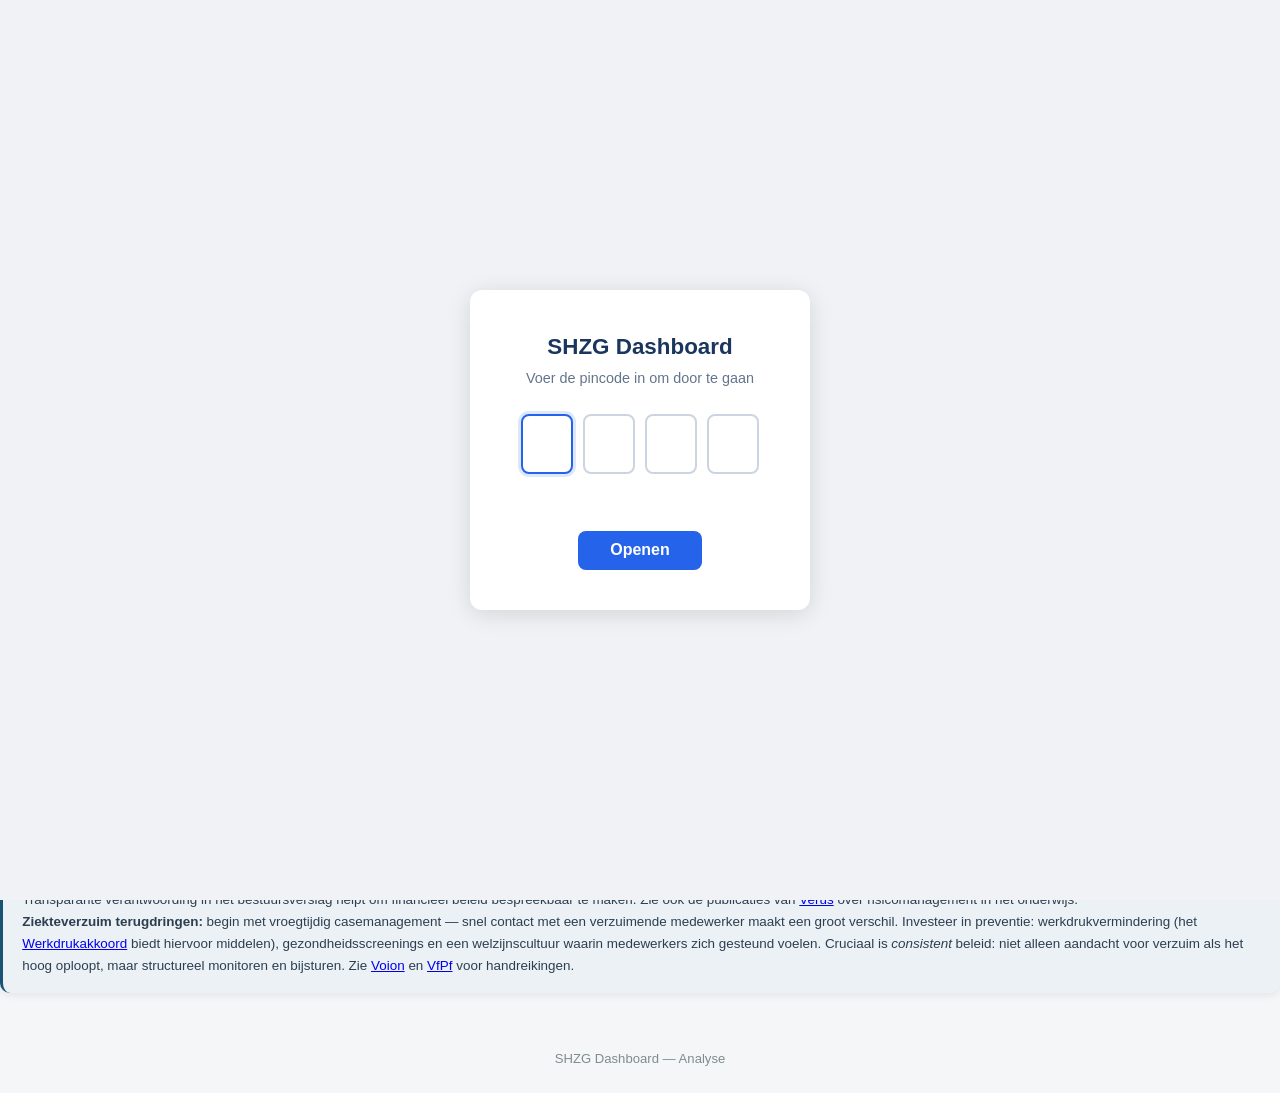
==== analyse.html @ b5bc51fb "Add Analyse tab with TW predictor analysis for school boards Static page explaining what predicts To" ====
<!DOCTYPE html>
<html lang="nl">
<head>
    <meta charset="UTF-8">
    <meta name="viewport" content="width=device-width, initial-scale=1.0">
    <title>SHZG Analyse</title>
    <link rel="stylesheet" href="style.css">
    <link rel="stylesheet" href="auth.css">
    <script src="auth.js"></script>
</head>
<body>
    <header>
        <h1>SHZG Dashboard</h1>
        <p class="subtitle">Stichting het Zelfstandig Gymnasium</p>
    </header>

    <!-- Page navigation -->
    <nav id="page-nav">
        <a href="index.html">Schoolprofiel</a>
        <a href="compare.html">Vergelijken</a>
        <a href="kaart.html">Kaart</a>
        <a href="analyse.html" class="active">Analyse</a>
    </nav>

    <main id="analyse-main">
        <section class="dashboard-section">
            <h2>Wat verklaart de Toegevoegde Waarde?</h2>

            <div class="chart-card context-explainer">
                <h4>De onderzoeksvraag</h4>
                <p>
                    De <strong>Toegevoegde Waarde</strong> (TW) meet hoeveel beter of slechter een school presteert op het centraal examen
                    dan je zou verwachten op basis van factoren waar de school zelf geen invloed op heeft: het opleidingsniveau en inkomen
                    in het verzorgingsgebied, de stedelijkheid, de leefbaarheid van de buurt en de schoolgrootte. Een positieve TW betekent
                    dat een school het beter doet dan vergelijkbare scholen &mdash; een negatieve TW dat er ruimte is voor verbetering.
                    De vraag is: welke factoren <em>binnen</em> de invloedssfeer van de school hangen samen met een hogere of lagere TW?
                    We hebben dit onderzocht voor alle 42 SHZG-gymnasia over vier schooljaren (21-22 t/m 24-25).
                </p>
            </div>

            <div class="chart-card context-explainer">
                <h4>Twee factoren die ertoe doen</h4>
                <p>
                    Van alle schoolkenmerken die we hebben getoetst, springen er twee uit.
                    Ten eerste het <strong>weerstandsvermogen</strong>: de verhouding tussen het eigen vermogen van het bestuur en de
                    totale baten. Scholen met een hoger weerstandsvermogen presteren significant beter dan verwacht
                    (<em>r</em>&nbsp;=&nbsp;+0,35). Dit is geen toeval: een gezonde financi&euml;le buffer is een teken van stabiel,
                    langetermijngericht bestuur. Het stelt scholen in staat om te investeren in kwaliteit zonder ad-hocbezuinigingen
                    bij tegenvallers.
                    Ten tweede het <strong>ziekteverzuim</strong> onder personeel: scholen met hoger verzuim presteren slechter dan
                    verwacht (<em>r</em>&nbsp;=&nbsp;&minus;0,31). Het landelijk VO-gemiddelde ligt rond 6%, maar de spreiding is
                    enorm (1% tot 15%). Meer verzuim betekent meer wisselende docenten voor de klas, minder continu&iuml;teit en
                    minder opgebouwde relaties met leerlingen &mdash; en dat vertaalt zich in lagere CE-resultaten.
                </p>
            </div>

            <div class="chart-card context-explainer">
                <h4>Wat maakt g&eacute;&eacute;n verschil?</h4>
                <p>
                    Opvallend is wat er <em>niet</em> uitmaakt. De gemiddelde docentloonsom, het percentage LD-docenten,
                    de leerling-leraarratio, de leerlingtevredenheid en het zittenblijverspercentage &mdash; geen van deze factoren
                    hangt significant samen met de TW. Dat wil niet zeggen dat ze onbelangrijk zijn voor het onderwijs, maar ze
                    voorspellen niet of een school boven of onder verwachting presteert op het centraal examen. Het verschil
                    zit kennelijk niet in <em>hoeveel</em> je aan personeel uitgeeft, maar in hoe stabiel de organisatie draait.
                </p>
            </div>

            <div class="chart-card context-explainer">
                <h4>Hoe betrouwbaar is dit?</h4>
                <p>
                    Met 42 gymnasia is het een kleine steekproef, en de CE-resultaten schommelen flink van jaar tot jaar.
                    Slechts &eacute;&eacute;n school presteert in alle vier jaren onder verwachting; de meeste scholen wisselen
                    tussen goede en minder goede jaren. Dat is normaal: er zit veel toeval in examencijfers. Maar
                    weerstandsvermogen en ziekteverzuim zijn de twee factoren die door die ruis heen komen. Met
                    respectievelijk <em>p</em>&nbsp;=&nbsp;0,034 en <em>p</em>&nbsp;=&nbsp;0,052 zijn ze voor een populatie
                    van 42 scholen overtuigend &mdash; dit zijn geen toevalstreffers.
                </p>
            </div>

            <div class="chart-card context-explainer">
                <h4>Concrete actiepunten</h4>
                <p>
                    <strong>Weerstandsvermogen versterken:</strong> zet structureel risicomanagement op, benut de meerjarenbegroting
                    actief, en investeer wanneer de reserves het toelaten &mdash; maar houd het structureel houdbaar.
                    Transparante verantwoording in het bestuursverslag helpt om financieel beleid bespreekbaar te maken. Zie ook
                    de publicaties van <a href="https://verus.nl/nieuws/grip-krijgen-op-risicos-en-weerstandsvermogen-hoe-doe-je-dat" target="_blank">Verus</a>
                    over risicomanagement in het onderwijs.
                </p>
                <p>
                    <strong>Ziekteverzuim terugdringen:</strong> begin met vroegtijdig casemanagement &mdash; snel contact met een
                    verzuimende medewerker maakt een groot verschil. Investeer in preventie: werkdrukvermindering
                    (het <a href="https://www.voion.nl/veilig-en-vitaal-werken/wetgeving-en-beleid/verzuimbeleid/van-verzuiminzicht-naar-aanpak" target="_blank">Werkdrukakkoord</a>
                    biedt hiervoor middelen), gezondheidsscreenings en een welzijnscultuur waarin medewerkers zich gesteund voelen.
                    Cruciaal is <em>consistent</em> beleid: niet alleen aandacht voor verzuim als het hoog oploopt, maar structureel
                    monitoren en bijsturen. Zie <a href="https://www.voion.nl" target="_blank">Voion</a> en
                    <a href="https://www.vfpf.nl" target="_blank">VfPf</a> voor handreikingen.
                </p>
            </div>

        </section>
    </main>

    <footer>
        <p>SHZG Dashboard &mdash; Analyse</p>
    </footer>
</body>
</html>
---- style.css ----
/* === Reset & Base === */
*, *::before, *::after {
    box-sizing: border-box;
    margin: 0;
    padding: 0;
}

:root {
    --primary: #1a5276;
    --primary-light: #2980b9;
    --accent: #e67e22;
    --accent-red: #e74c3c;
    --success: #27ae60;
    --bg: #f4f6f8;
    --card-bg: #ffffff;
    --text: #2c3e50;
    --text-light: #7f8c8d;
    --border: #dce1e6;
    --radius: 10px;
    --shadow: 0 2px 8px rgba(0,0,0,0.08);
    --sidebar-width: 180px;
}

body {
    font-family: -apple-system, BlinkMacSystemFont, 'Segoe UI', Roboto, sans-serif;
    background: var(--bg);
    color: var(--text);
    line-height: 1.5;
    min-height: 100vh;
}

/* === Header === */
header {
    background: linear-gradient(135deg, var(--primary), var(--primary-light));
    color: white;
    padding: 1.2rem 2rem;
    text-align: center;
}

header h1 {
    font-size: 1.5rem;
    font-weight: 700;
}

header .subtitle {
    opacity: 0.85;
    font-size: 0.9rem;
    margin-top: 0.15rem;
}

/* === Controls (sticky) === */
#controls {
    position: sticky;
    top: 0;
    z-index: 100;
    background: var(--card-bg);
    padding: 0.6rem 1.5rem;
    box-shadow: 0 2px 8px rgba(0,0,0,0.1);
    display: flex;
    align-items: center;
    gap: 1.5rem;
    flex-wrap: wrap;
}

.control-group {
    display: flex;
    align-items: center;
    gap: 0.5rem;
}

.control-group label {
    font-weight: 600;
    font-size: 0.85rem;
    white-space: nowrap;
}

#school-select {
    min-width: 320px;
    max-width: 500px;
    padding: 0.45rem 0.8rem;
    border: 2px solid var(--border);
    border-radius: 6px;
    font-size: 0.9rem;
    background: var(--card-bg);
}

#school-select:focus {
    border-color: var(--primary-light);
    outline: none;
}

/* === Year Selector === */
.year-selector {
    display: flex;
    gap: 0;
}

.year-btn {
    padding: 0.35rem 0.7rem;
    border: 1px solid var(--border);
    background: var(--card-bg);
    cursor: pointer;
    font-size: 0.8rem;
    font-weight: 500;
    color: var(--text);
    transition: all 0.15s;
}

.year-btn:first-child { border-radius: 6px 0 0 6px; }
.year-btn:last-child { border-radius: 0 6px 6px 0; }
.year-btn + .year-btn { border-left: none; }

.year-btn:hover {
    background: #eaf2f8;
}

.year-btn.active {
    background: var(--primary);
    color: white;
    border-color: var(--primary);
}

/* === Loading === */
.loading-overlay {
    display: flex;
    flex-direction: column;
    align-items: center;
    justify-content: center;
    padding: 4rem;
    gap: 1rem;
    color: var(--text-light);
}

.spinner {
    width: 40px;
    height: 40px;
    border: 4px solid var(--border);
    border-top-color: var(--primary-light);
    border-radius: 50%;
    animation: spin 0.8s linear infinite;
}

@keyframes spin {
    to { transform: rotate(360deg); }
}

/* === Layout === */
#layout {
    display: flex;
    min-height: calc(100vh - 200px);
}

/* === Sidebar Navigation === */
#section-nav {
    position: sticky;
    top: 60px;
    align-self: flex-start;
    width: var(--sidebar-width);
    min-width: var(--sidebar-width);
    padding: 1rem 0 1rem 0.5rem;
    height: fit-content;
}

#section-nav a {
    display: block;
    padding: 0.4rem 0.8rem;
    color: var(--text-light);
    text-decoration: none;
    border-left: 3px solid transparent;
    font-size: 0.82rem;
    transition: all 0.15s;
    margin-bottom: 0.1rem;
}

#section-nav a:hover {
    color: var(--primary-light);
}

#section-nav a.active {
    color: var(--primary);
    border-left-color: var(--primary);
    font-weight: 600;
    background: rgba(41, 128, 185, 0.05);
}

/* === Main Content === */
#dashboard {
    flex: 1;
    max-width: 1000px;
    padding: 1.5rem 1.5rem 1.5rem 1rem;
}

/* === Dashboard Sections === */
.dashboard-section {
    margin-bottom: 2rem;
    scroll-margin-top: 70px;
}

.dashboard-section > h2 {
    font-size: 1.2rem;
    color: var(--primary);
    margin-bottom: 1rem;
    padding-bottom: 0.4rem;
    border-bottom: 2px solid var(--primary-light);
}

/* === KPI Grid === */
.kpi-grid {
    display: grid;
    grid-template-columns: repeat(auto-fit, minmax(140px, 1fr));
    gap: 0.8rem;
    margin-bottom: 1rem;
}

.kpi-card {
    background: var(--card-bg);
    border-radius: var(--radius);
    padding: 1rem;
    text-align: center;
    box-shadow: var(--shadow);
}

.kpi-value {
    font-size: 1.7rem;
    font-weight: 800;
    color: var(--primary);
    line-height: 1.2;
}

.kpi-value .trend {
    font-size: 0.7rem;
    font-weight: 600;
    margin-left: 0.2rem;
    vertical-align: super;
}

.kpi-value .trend.up { color: var(--success); }
.kpi-value .trend.down { color: var(--accent-red); }
.kpi-value .trend.neutral { color: var(--text-light); }

.kpi-label {
    font-size: 0.75rem;
    color: var(--text-light);
    margin-top: 0.2rem;
    text-transform: uppercase;
    letter-spacing: 0.3px;
}

/* === Chart Cards === */
.chart-card {
    background: var(--card-bg);
    border-radius: var(--radius);
    padding: 1.2rem;
    margin-bottom: 1rem;
    box-shadow: var(--shadow);
}

.chart-card h3 {
    font-size: 0.95rem;
    color: var(--primary);
    margin-bottom: 0.8rem;
}

.chart-container {
    position: relative;
    width: 100%;
    min-height: 250px;
}

.chart-container.chart-sm {
    min-height: 200px;
    max-width: 300px;
    margin: 0 auto;
}

.chart-grid {
    display: grid;
    grid-template-columns: 1fr 1fr;
    gap: 1rem;
    margin-bottom: 1rem;
}

/* === School Info Card === */
.school-info-card {
    background: var(--card-bg);
    border-radius: var(--radius);
    padding: 1.2rem 1.5rem;
    box-shadow: var(--shadow);
    margin-bottom: 1rem;
    display: grid;
    grid-template-columns: 1fr 1fr;
    gap: 0.6rem 2rem;
}

.info-item {
    display: flex;
    flex-direction: column;
}

.info-label {
    font-size: 0.7rem;
    color: var(--text-light);
    text-transform: uppercase;
    letter-spacing: 0.5px;
}

.info-value {
    font-weight: 600;
    font-size: 0.92rem;
}

.info-value a {
    color: var(--primary-light);
    text-decoration: none;
}

.info-value a:hover {
    text-decoration: underline;
}

/* === Tags === */
.tag {
    display: inline-block;
    padding: 0.15rem 0.6rem;
    border-radius: 12px;
    font-size: 0.75rem;
    font-weight: 600;
}

.tag.gymnasium { background: #eaf2f8; color: var(--primary); }
.tag.atheneum { background: #fef9e7; color: #d68910; }
.tag.gemengd { background: #f4ecf7; color: #7d3c98; }
.tag.eenpitter { background: #eafaf1; color: var(--success); }

/* === Distribution Strips === */
.strip-container {
    padding: 0.3rem 0;
}

.distribution-strip {
    display: flex;
    align-items: center;
    gap: 0.5rem;
    margin: 0.35rem 0;
    font-size: 0.82rem;
}

.strip-label {
    min-width: 150px;
    max-width: 150px;
    color: var(--text);
    font-size: 0.8rem;
    overflow: hidden;
    text-overflow: ellipsis;
    white-space: nowrap;
}

.strip-bar-wrapper {
    flex: 1;
    min-width: 180px;
    position: relative;
}

.strip-bar {
    height: 18px;
    background: var(--bg);
    border-radius: 3px;
    position: relative;
    overflow: visible;
}

.strip-range {
    position: absolute;
    height: 100%;
    background: #e8ecf0;
    border-radius: 3px;
}

.strip-marker {
    position: absolute;
    width: 10px;
    height: 18px;
    border-radius: 2px;
    top: 0;
    z-index: 2;
    transition: left 0.3s;
}

.strip-marker.above { background: var(--success); }
.strip-marker.below { background: var(--accent-red); }
.strip-marker.near { background: var(--accent); }

.strip-avg-line {
    position: absolute;
    width: 2px;
    height: 24px;
    top: -3px;
    background: var(--text-light);
    z-index: 1;
    opacity: 0.6;
}

.strip-value {
    min-width: 50px;
    text-align: right;
    font-weight: 700;
    font-size: 0.82rem;
    color: var(--text);
}

.strip-rank {
    min-width: 55px;
    font-size: 0.75rem;
    color: var(--text-light);
    text-align: right;
}

/* === Tables === */
.table-container {
    overflow-x: auto;
    max-height: 500px;
    overflow-y: auto;
}

.data-table {
    width: 100%;
    border-collapse: collapse;
    font-size: 0.82rem;
}

.data-table th {
    background: var(--primary);
    color: white;
    padding: 0.5rem 0.7rem;
    text-align: left;
    position: sticky;
    top: 0;
    font-weight: 600;
    font-size: 0.78rem;
}

.data-table th.num {
    text-align: right;
}

.data-table td {
    padding: 0.4rem 0.7rem;
    border-bottom: 1px solid var(--border);
}

.data-table td.num {
    text-align: right;
    font-variant-numeric: tabular-nums;
}

.data-table tr:hover td {
    background: #eaf2f8;
}

.data-table tr.total-row td {
    font-weight: 700;
    background: #f0f4f8;
    border-top: 2px solid var(--primary-light);
}

/* === Badges === */
.badge {
    display: inline-block;
    padding: 0.15rem 0.5rem;
    border-radius: 10px;
    font-size: 0.72rem;
    font-weight: 600;
}

.badge.goed { background: #eafaf1; color: var(--success); }
.badge.voldoende { background: #eaf2f8; color: var(--primary); }
.badge.onvoldoende { background: #fdedec; color: var(--accent-red); }
.badge.onbekend { background: var(--bg); color: var(--text-light); }

/* Large badge for inspectie oordeel */
.oordeel-badge {
    display: inline-block;
    padding: 0.4rem 1.2rem;
    border-radius: 20px;
    font-weight: 700;
    font-size: 0.95rem;
}

.oordeel-badge.goed { background: #d5f5e3; color: #1e8449; }
.oordeel-badge.voldoende { background: #d6eaf8; color: var(--primary); }
.oordeel-badge.onvoldoende { background: #fadbd8; color: #c0392b; }
.oordeel-badge.tenzij { background: #fdebd0; color: #d68910; }

/* === Inspectie indicators === */
.inspectie-grid {
    display: grid;
    grid-template-columns: repeat(auto-fit, minmax(180px, 1fr));
    gap: 0.8rem;
}

.inspectie-item {
    background: var(--bg);
    border-radius: 8px;
    padding: 0.8rem;
    text-align: center;
}

.inspectie-item .metric-value {
    font-size: 1.3rem;
    font-weight: 800;
    color: var(--primary);
}

.inspectie-item .metric-label {
    font-size: 0.72rem;
    color: var(--text-light);
    text-transform: uppercase;
    margin-top: 0.1rem;
}

.inspectie-item .metric-oordeel {
    margin-top: 0.3rem;
}

/* === No Data === */
.no-data {
    text-align: center;
    padding: 2rem;
    color: var(--text-light);
    font-style: italic;
    font-size: 0.9rem;
}

/* === Utilities === */
.hidden {
    display: none !important;
}

/* === Footer === */
footer {
    text-align: center;
    padding: 1.5rem;
    color: var(--text-light);
    font-size: 0.82rem;
}

/* === Responsive === */
@media (max-width: 1024px) {
    #section-nav {
        position: sticky;
        top: 52px;
        width: 100%;
        min-width: 100%;
        display: flex;
        overflow-x: auto;
        padding: 0.4rem 0.5rem;
        background: var(--card-bg);
        border-bottom: 1px solid var(--border);
        z-index: 90;
        gap: 0;
    }

    #section-nav a {
        white-space: nowrap;
        border-left: none;
        border-bottom: 3px solid transparent;
        padding: 0.35rem 0.7rem;
        font-size: 0.78rem;
    }

    #section-nav a.active {
        border-bottom-color: var(--primary);
        border-left-color: transparent;
    }

    #layout {
        flex-direction: column;
    }

    #dashboard {
        padding: 1rem;
    }
}

@media (max-width: 768px) {
    .chart-grid {
        grid-template-columns: 1fr;
    }

    .school-info-card {
        grid-template-columns: 1fr;
    }

    .kpi-grid {
        grid-template-columns: repeat(2, 1fr);
    }

    #controls {
        padding: 0.5rem 1rem;
        gap: 0.5rem;
    }

    #school-select {
        min-width: 200px;
    }

    header h1 {
        font-size: 1.2rem;
    }

    .strip-label {
        min-width: 100px;
        max-width: 100px;
        font-size: 0.72rem;
    }
}

@media (max-width: 480px) {
    .kpi-grid {
        grid-template-columns: 1fr 1fr;
    }

    #school-select {
        min-width: 160px;
        font-size: 0.82rem;
    }

    .year-btn {
        padding: 0.3rem 0.5rem;
        font-size: 0.72rem;
    }
}

/* === Card header with year picker === */
.card-header-with-picker {
    display: flex;
    align-items: center;
    justify-content: space-between;
    margin-bottom: 0.8rem;
}

.card-header-with-picker h3 {
    margin-bottom: 0;
}

.table-year-picker {
    display: flex;
    gap: 0;
}

.table-year-picker .yr-btn {
    padding: 0.2rem 0.5rem;
    border: 1px solid var(--border);
    background: var(--card-bg);
    cursor: pointer;
    font-size: 0.72rem;
    font-weight: 500;
    color: var(--text-light);
    transition: all 0.15s;
}

.table-year-picker .yr-btn:first-child { border-radius: 5px 0 0 5px; }
.table-year-picker .yr-btn:last-child { border-radius: 0 5px 5px 0; }
.table-year-picker .yr-btn + .yr-btn { border-left: none; }

.table-year-picker .yr-btn:hover {
    background: #eaf2f8;
    color: var(--text);
}

.table-year-picker .yr-btn.active {
    background: var(--primary);
    color: white;
    border-color: var(--primary);
}

/* === VA Benchmark explainer === */
.va-explainer {
    padding: 1rem 1.2rem;
    margin-bottom: 1rem;
}

.va-explainer h4 {
    margin: 0 0 0.5rem 0;
    font-size: 0.92rem;
    color: var(--primary);
}

.va-explainer p {
    margin: 0 0 0.5rem 0;
    font-size: 0.84rem;
    line-height: 1.55;
    color: var(--text);
}

.va-explainer p:last-child {
    margin-bottom: 0;
}

.va-explainer .va-highlight {
    display: inline-block;
    background: rgba(41, 128, 185, 0.08);
    padding: 0.1rem 0.4rem;
    border-radius: 3px;
    font-weight: 600;
    color: var(--primary);
}

.va-explainer .va-plus {
    color: var(--success);
    font-weight: 700;
}

.va-explainer .va-minus {
    color: var(--accent-red);
    font-weight: 700;
}

.context-explainer {
    padding: 1rem 1.2rem;
    margin-bottom: 1rem;
    background: rgba(41, 128, 185, 0.04);
    border-left: 3px solid var(--primary);
}
.context-explainer h4 {
    margin: 0 0 0.5rem 0;
    font-size: 0.92rem;
    color: var(--primary);
}
.context-explainer p {
    margin: 0;
    font-size: 0.84rem;
    line-height: 1.65;
    color: var(--text);
}

.chart-wide {
    height: 300px;
}

/* === Kaart pagina layout === */
.kaart-page-wrapper {
    max-width: 1100px;
    margin: 0 auto;
    padding: 1.5rem;
}

/* === Scholenkaart (Leaflet) === */
#map-container {
    height: 550px;
    border-radius: var(--radius);
    z-index: 1;
}

.kaart-page-wrapper #map-container {
    height: calc(100vh - 260px);
    min-height: 450px;
    max-height: 800px;
}

.map-zoom-btn {
    display: inline-block;
    margin-top: 0.75rem;
    padding: 0.45rem 1rem;
    background: var(--primary);
    color: white;
    border: none;
    border-radius: 6px;
    font-size: 0.85rem;
    font-weight: 600;
    cursor: pointer;
    transition: background 0.15s;
}

.map-zoom-btn:hover {
    background: var(--primary-light);
}

.map-label {
    font-size: 11px;
    font-weight: 600;
    background: rgba(255, 255, 255, 0.92);
    padding: 1px 5px;
    border-radius: 3px;
    border: none;
    box-shadow: 0 1px 3px rgba(0,0,0,0.15);
    white-space: nowrap;
}

.map-label-selected {
    font-size: 12px;
    font-weight: 700;
    color: var(--primary);
    background: rgba(255, 255, 255, 0.96);
    padding: 2px 7px;
    border-radius: 4px;
    border: none;
    box-shadow: 0 1px 4px rgba(0,0,0,0.2);
    white-space: nowrap;
}

.map-controls {
    display: flex;
    gap: 0.5rem;
    margin-top: 0.75rem;
    flex-wrap: wrap;
}

.map-controls .map-zoom-btn {
    margin-top: 0;
}

.map-zoom-btn.active {
    background: var(--accent);
}

.map-zoom-btn.active:hover {
    background: #d35400;
}

/* Heatmap legend */
.map-legend {
    margin-top: 0.75rem;
    padding: 0.5rem 0;
}

.map-legend-title {
    font-size: 0.8rem;
    font-weight: 600;
    color: var(--text-secondary);
    display: block;
    margin-bottom: 0.35rem;
}

.map-legend-bar {
    height: 14px;
    border-radius: 3px;
    background: linear-gradient(to right, #fef6ec, #fbc68b, #e67e22, #d35400);
    max-width: 280px;
}

.map-legend-labels {
    display: flex;
    justify-content: space-between;
    max-width: 280px;
    font-size: 0.72rem;
    color: var(--text-secondary);
    margin-top: 2px;
}

.map-source-note {
    font-size: 0.72rem;
    color: var(--text-secondary);
    margin-top: 0.5rem;
    font-style: italic;
}

/* === "Alle scholen" toggle — green accent === */
.map-zoom-btn.active-alt {
    background: #27ae60;
}

.map-zoom-btn.active-alt:hover {
    background: #1e8449;
}

/* === Alle scholen legend === */
.map-allschools-legend {
    margin-top: 0.75rem;
    display: flex;
    flex-wrap: wrap;
    gap: 0.35rem 0.9rem;
    font-size: 0.75rem;
    max-height: 160px;
    overflow-y: auto;
}

.map-allschools-legend-item {
    display: flex;
    align-items: center;
    gap: 0.3rem;
    white-space: nowrap;
}

.map-allschools-legend-dot {
    width: 10px;
    height: 10px;
    border-radius: 50%;
    flex-shrink: 0;
    border: 1px solid rgba(0,0,0,0.15);
}

/* === Breakdown popup (Leaflet popup) === */
.map-popup-breakdown {
    min-width: 200px;
    max-width: 320px;
}

.map-popup-breakdown .popup-title {
    font-weight: 700;
    font-size: 13px;
    margin-bottom: 6px;
    color: var(--primary);
}

.map-popup-breakdown table {
    width: 100%;
    border-collapse: collapse;
    font-size: 11.5px;
}

.map-popup-breakdown td {
    padding: 2px 4px;
    vertical-align: middle;
}

.map-popup-breakdown .popup-dot {
    width: 9px;
    height: 9px;
    border-radius: 50%;
    display: inline-block;
    border: 1px solid rgba(0,0,0,0.15);
}

.map-popup-breakdown .popup-school {
    max-width: 170px;
    overflow: hidden;
    text-overflow: ellipsis;
    white-space: nowrap;
}

.map-popup-breakdown .popup-school.dominant {
    font-weight: 700;
}

.map-popup-breakdown .popup-count {
    text-align: right;
    font-weight: 600;
    font-variant-numeric: tabular-nums;
}

.map-popup-breakdown .popup-pct {
    text-align: right;
    color: var(--text-light);
    font-variant-numeric: tabular-nums;
}

/* === School logo markers === */
.school-logo-icon {
    border-radius: 50%;
    border: 2px solid white;
    box-shadow: 0 1px 4px rgba(0,0,0,0.3);
    background: white;
    object-fit: cover;
}

.school-logo-icon.logo-selected {
    border: 3px solid #e67e22;
    box-shadow: 0 0 0 2px rgba(230, 126, 34, 0.4), 0 2px 6px rgba(0,0,0,0.3);
}

@media (max-width: 768px) {
    #map-container {
        height: 400px;
    }

    .map-allschools-legend {
        max-height: 100px;
        font-size: 0.7rem;
    }
}
---- auth.css ----
/* ───── PIN Lock Overlay ───── */
#pin-overlay {
    position: fixed;
    inset: 0;
    z-index: 99999;
    background: #f0f2f5;
    display: flex;
    align-items: center;
    justify-content: center;
}

.pin-box {
    background: #fff;
    border-radius: 12px;
    box-shadow: 0 4px 24px rgba(0,0,0,.12);
    padding: 2.5rem 2rem;
    text-align: center;
    max-width: 340px;
    width: 90%;
}

.pin-box h2 {
    margin: 0 0 .25rem;
    font-size: 1.4rem;
    color: #1a365d;
}

.pin-box > p {
    margin: 0 0 1.5rem;
    color: #64748b;
    font-size: .9rem;
}

.pin-input-row {
    display: flex;
    gap: 10px;
    justify-content: center;
    margin-bottom: 1rem;
}

.pin-input-row input {
    width: 52px;
    height: 60px;
    border: 2px solid #cbd5e1;
    border-radius: 8px;
    text-align: center;
    font-size: 1.6rem;
    font-weight: 600;
    color: #1a365d;
    outline: none;
    transition: border-color .15s;
}

.pin-input-row input:focus {
    border-color: #2563eb;
    box-shadow: 0 0 0 3px rgba(37,99,235,.15);
}

.pin-error {
    color: #dc2626;
    font-size: .85rem;
    min-height: 1.2em;
    margin: 0 0 .75rem;
}

#pin-submit {
    background: #2563eb;
    color: #fff;
    border: none;
    border-radius: 8px;
    padding: .65rem 2rem;
    font-size: 1rem;
    font-weight: 600;
    cursor: pointer;
    transition: background .15s;
}

#pin-submit:hover {
    background: #1d4ed8;
}
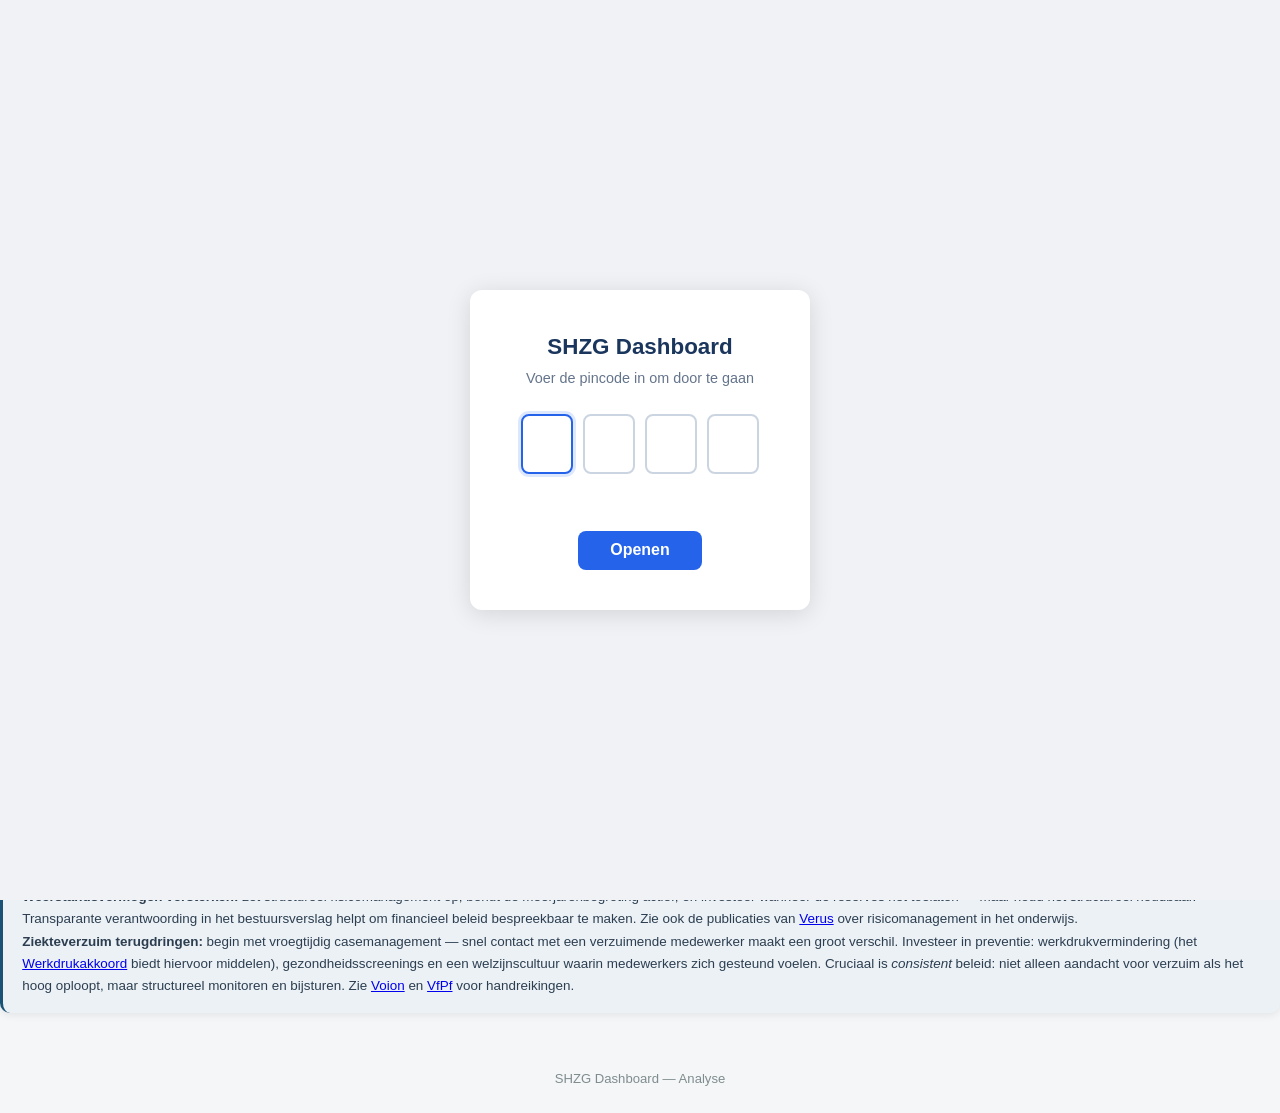
==== commit c5d08627: "Add compare.css to analyse.html for consistent nav and layout styling Co-Authored-By: Claude Opus 4." ====
--- a/analyse.html
+++ b/analyse.html
@@ -5,6 +5,7 @@
     <meta name="viewport" content="width=device-width, initial-scale=1.0">
     <title>SHZG Analyse</title>
     <link rel="stylesheet" href="style.css">
+    <link rel="stylesheet" href="compare.css">
     <link rel="stylesheet" href="auth.css">
     <script src="auth.js"></script>
 </head>
--- a/compare.css
+++ b/compare.css
@@ -0,0 +1,313 @@
+/* === Page Navigation === */
+#page-nav {
+    display: flex;
+    justify-content: center;
+    gap: 0;
+    background: var(--card-bg);
+    border-bottom: 2px solid var(--border);
+}
+
+#page-nav a {
+    padding: 0.55rem 1.5rem;
+    text-decoration: none;
+    color: var(--text-light);
+    font-weight: 600;
+    font-size: 0.88rem;
+    border-bottom: 3px solid transparent;
+    transition: all 0.15s;
+}
+
+#page-nav a:hover {
+    color: var(--primary-light);
+    background: rgba(41, 128, 185, 0.04);
+}
+
+#page-nav a.active {
+    color: var(--primary);
+    border-bottom-color: var(--primary);
+}
+
+/* === School Picker (custom multi-select) === */
+.school-picker {
+    position: relative;
+}
+
+.picker-btn {
+    min-width: 280px;
+    max-width: 420px;
+    padding: 0.45rem 0.8rem;
+    border: 2px solid var(--border);
+    border-radius: 6px;
+    font-size: 0.88rem;
+    background: var(--card-bg);
+    cursor: pointer;
+    text-align: left;
+    color: var(--text);
+    transition: border-color 0.15s;
+    white-space: nowrap;
+    overflow: hidden;
+    text-overflow: ellipsis;
+}
+
+.picker-btn:hover,
+.picker-btn:focus {
+    border-color: var(--primary-light);
+    outline: none;
+}
+
+.picker-dropdown {
+    position: absolute;
+    top: calc(100% + 4px);
+    left: 0;
+    width: 360px;
+    max-height: 420px;
+    background: var(--card-bg);
+    border: 2px solid var(--primary-light);
+    border-radius: 8px;
+    box-shadow: 0 8px 24px rgba(0,0,0,0.15);
+    z-index: 200;
+    display: flex;
+    flex-direction: column;
+}
+
+.picker-search {
+    width: 100%;
+    padding: 0.5rem 0.8rem;
+    border: none;
+    border-bottom: 1px solid var(--border);
+    font-size: 0.85rem;
+    outline: none;
+    border-radius: 8px 8px 0 0;
+}
+
+.picker-search:focus {
+    background: #fafbfc;
+}
+
+.picker-actions {
+    display: flex;
+    gap: 0.5rem;
+    padding: 0.35rem 0.6rem;
+    border-bottom: 1px solid var(--border);
+}
+
+.picker-action-btn {
+    padding: 0.2rem 0.6rem;
+    border: 1px solid var(--border);
+    border-radius: 4px;
+    background: var(--bg);
+    font-size: 0.75rem;
+    cursor: pointer;
+    color: var(--text);
+    transition: all 0.15s;
+}
+
+.picker-action-btn:hover {
+    background: #eaf2f8;
+    border-color: var(--primary-light);
+}
+
+.picker-list {
+    overflow-y: auto;
+    max-height: 320px;
+    padding: 0.3rem 0;
+}
+
+.picker-item {
+    display: flex;
+    align-items: center;
+    gap: 0.5rem;
+    padding: 0.35rem 0.8rem;
+    cursor: pointer;
+    font-size: 0.82rem;
+    transition: background 0.1s;
+}
+
+.picker-item:hover {
+    background: #eaf2f8;
+}
+
+.picker-item.selected {
+    background: rgba(41, 128, 185, 0.08);
+    font-weight: 600;
+}
+
+.picker-item.disabled {
+    opacity: 0.45;
+    cursor: not-allowed;
+}
+
+.picker-item input[type="checkbox"] {
+    accent-color: var(--primary);
+    width: 15px;
+    height: 15px;
+    cursor: pointer;
+}
+
+.picker-item .school-name {
+    flex: 1;
+    overflow: hidden;
+    text-overflow: ellipsis;
+    white-space: nowrap;
+}
+
+.picker-item .school-city {
+    font-size: 0.72rem;
+    color: var(--text-light);
+    white-space: nowrap;
+}
+
+/* === Control hint === */
+.control-hint {
+    font-size: 0.78rem;
+    color: var(--text-light);
+    font-style: italic;
+}
+
+.inspectie-year-label {
+    font-size: 0.8rem;
+    font-weight: 400;
+    color: var(--text-light);
+}
+
+/* === Chip Bar === */
+.chip-bar {
+    display: flex;
+    flex-wrap: wrap;
+    gap: 0.4rem;
+    padding: 0.4rem 1.5rem;
+    min-height: 1.8rem;
+}
+
+.chip-bar:empty {
+    display: none;
+}
+
+.school-chip {
+    display: inline-flex;
+    align-items: center;
+    gap: 0.3rem;
+    padding: 0.2rem 0.55rem;
+    border-radius: 14px;
+    font-size: 0.76rem;
+    font-weight: 600;
+    color: #fff;
+    white-space: nowrap;
+}
+
+.school-chip .chip-dot {
+    width: 8px;
+    height: 8px;
+    border-radius: 50%;
+    background: rgba(255,255,255,0.7);
+}
+
+.chip-remove {
+    background: none;
+    border: none;
+    color: rgba(255,255,255,0.8);
+    cursor: pointer;
+    font-size: 0.85rem;
+    padding: 0 0.1rem;
+    line-height: 1;
+    font-weight: 700;
+}
+
+.chip-remove:hover {
+    color: #fff;
+}
+
+/* === Compare Chart Grid === */
+.compare-chart-grid {
+    display: grid;
+    grid-template-columns: repeat(auto-fit, minmax(320px, 1fr));
+    gap: 1rem;
+    margin-bottom: 1rem;
+}
+
+/* === Compare Main === */
+#compare-main {
+    max-width: 1100px;
+    margin: 0 auto;
+    padding: 1.5rem;
+}
+
+#compare-main .dashboard-section {
+    margin-bottom: 2rem;
+    scroll-margin-top: 70px;
+}
+
+/* === Inspectie Compare Table === */
+.inspectie-compare-table {
+    width: 100%;
+    border-collapse: collapse;
+    font-size: 0.82rem;
+}
+
+.inspectie-compare-table th {
+    background: var(--primary);
+    color: white;
+    padding: 0.5rem 0.7rem;
+    text-align: left;
+    position: sticky;
+    top: 0;
+    font-weight: 600;
+    font-size: 0.78rem;
+}
+
+.inspectie-compare-table td {
+    padding: 0.4rem 0.7rem;
+    border-bottom: 1px solid var(--border);
+}
+
+.inspectie-compare-table tr:hover td {
+    background: #eaf2f8;
+}
+
+.inspectie-compare-table .school-col {
+    font-weight: 600;
+    white-space: nowrap;
+}
+
+/* === Placeholder === */
+#placeholder {
+    text-align: center;
+    padding: 4rem 2rem;
+    color: var(--text-light);
+    font-size: 1rem;
+}
+
+/* === Responsive === */
+@media (max-width: 768px) {
+    .picker-btn {
+        min-width: 200px;
+    }
+
+    .picker-dropdown {
+        width: 300px;
+    }
+
+    .compare-chart-grid {
+        grid-template-columns: 1fr;
+    }
+
+    .chip-bar {
+        padding: 0.4rem 1rem;
+    }
+
+    #compare-main {
+        padding: 1rem;
+    }
+}
+
+@media (max-width: 480px) {
+    .picker-btn {
+        min-width: 160px;
+        font-size: 0.82rem;
+    }
+
+    .picker-dropdown {
+        width: calc(100vw - 2rem);
+        left: -0.5rem;
+    }
+}
